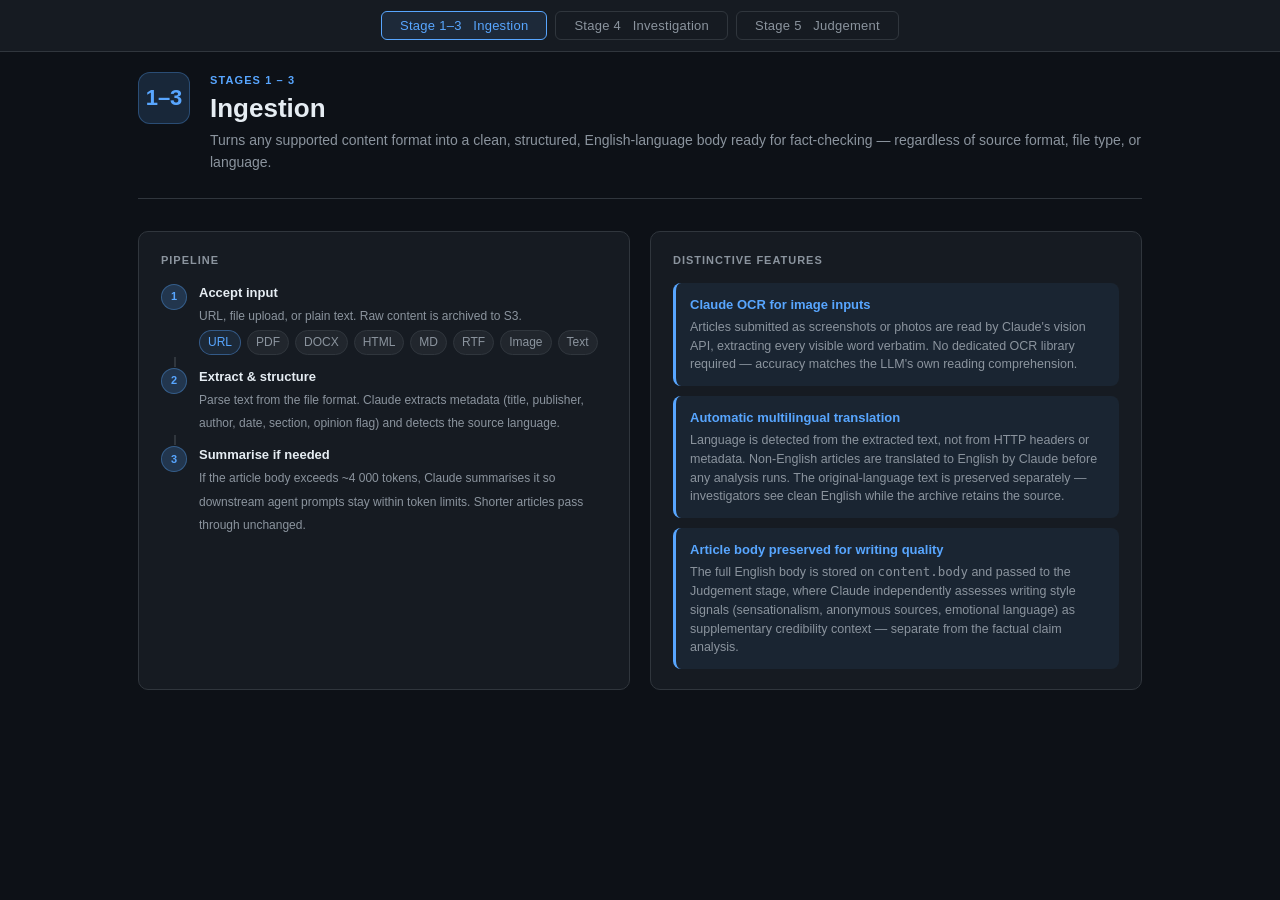
==== slides.html @ 75373635 "docs: add pipeline stage explainer slides (slides.html) Three-slide HTML presentation covering Inges" ====
<!DOCTYPE html>
<html lang="en">
<head>
<meta charset="UTF-8" />
<meta name="viewport" content="width=device-width, initial-scale=1.0" />
<title>FactGuard — Pipeline Stage Explainers</title>
<style>
  *, *::before, *::after { box-sizing: border-box; margin: 0; padding: 0; }

  :root {
    --bg:        #0d1117;
    --surface:   #161b22;
    --border:    #30363d;
    --text:      #e6edf3;
    --muted:     #8b949e;
    --green:     #3fb950;
    --yellow:    #d29922;
    --orange:    #e3722e;
    --blue:      #58a6ff;
    --purple:    #bc8cff;
    --red:       #f85149;

    --ing:       #58a6ff;   /* ingestion  — blue   */
    --inv:       #bc8cff;   /* investigation — purple */
    --jud:       #3fb950;   /* judgement  — green  */
  }

  html, body {
    height: 100%;
    background: var(--bg);
    color: var(--text);
    font-family: -apple-system, BlinkMacSystemFont, "Segoe UI", Helvetica, Arial, sans-serif;
    font-size: 15px;
    line-height: 1.55;
  }

  /* ── Navigation ── */
  nav {
    position: fixed;
    top: 0; left: 0; right: 0;
    height: 52px;
    background: var(--surface);
    border-bottom: 1px solid var(--border);
    display: flex;
    align-items: center;
    justify-content: center;
    gap: 8px;
    z-index: 100;
  }
  .nav-btn {
    padding: 6px 18px;
    border-radius: 6px;
    border: 1px solid var(--border);
    background: transparent;
    color: var(--muted);
    font-size: 13px;
    font-weight: 500;
    cursor: pointer;
    transition: all .15s;
    letter-spacing: .02em;
  }
  .nav-btn:hover { background: #21262d; color: var(--text); }
  .nav-btn.active { color: var(--text); border-color: currentColor; }
  .nav-btn.ing  { --c: var(--ing); }
  .nav-btn.inv  { --c: var(--inv); }
  .nav-btn.jud  { --c: var(--jud); }
  .nav-btn.active { color: var(--c); border-color: var(--c);
                    background: color-mix(in srgb, var(--c) 10%, transparent); }

  /* ── Slides ── */
  .slide { display: none; padding: 72px 48px 48px; max-width: 1100px; margin: 0 auto; }
  .slide.visible { display: block; }

  /* ── Slide header ── */
  .slide-header {
    display: flex;
    align-items: flex-start;
    gap: 20px;
    margin-bottom: 32px;
    padding-bottom: 24px;
    border-bottom: 1px solid var(--border);
  }
  .stage-badge {
    flex-shrink: 0;
    width: 52px; height: 52px;
    border-radius: 12px;
    display: flex;
    align-items: center;
    justify-content: center;
    font-size: 22px;
    font-weight: 700;
    background: color-mix(in srgb, var(--accent) 15%, transparent);
    color: var(--accent);
    border: 1px solid color-mix(in srgb, var(--accent) 30%, transparent);
  }
  .slide-title-block { flex: 1; }
  .slide-stage-label {
    font-size: 11px;
    font-weight: 600;
    letter-spacing: .1em;
    text-transform: uppercase;
    color: var(--accent);
    margin-bottom: 4px;
  }
  .slide-title {
    font-size: 26px;
    font-weight: 700;
    color: var(--text);
    line-height: 1.2;
  }
  .slide-subtitle {
    font-size: 14px;
    color: var(--muted);
    margin-top: 6px;
  }

  /* ── Two-column body ── */
  .slide-body {
    display: grid;
    grid-template-columns: 1fr 1fr;
    gap: 20px;
  }
  @media (max-width: 720px) { .slide-body { grid-template-columns: 1fr; } }

  /* ── Cards ── */
  .card {
    background: var(--surface);
    border: 1px solid var(--border);
    border-radius: 10px;
    padding: 20px 22px;
  }
  .card-title {
    font-size: 11px;
    font-weight: 600;
    letter-spacing: .09em;
    text-transform: uppercase;
    color: var(--muted);
    margin-bottom: 14px;
  }

  /* ── Function list ── */
  .fn-list { list-style: none; display: flex; flex-direction: column; gap: 10px; }
  .fn-item { display: flex; gap: 12px; align-items: flex-start; }
  .fn-icon {
    flex-shrink: 0;
    width: 28px; height: 28px;
    border-radius: 6px;
    display: flex;
    align-items: center;
    justify-content: center;
    background: color-mix(in srgb, var(--accent) 12%, transparent);
    color: var(--accent);
    margin-top: 1px;
  }
  .fn-icon svg { width: 14px; height: 14px; stroke-width: 2; }
  .fn-text strong { color: var(--text); display: block; font-size: 13.5px; font-weight: 600; margin-bottom: 1px; }
  .fn-text span { color: var(--muted); font-size: 12.5px; }

  /* ── Feature pills ── */
  .features { display: flex; flex-direction: column; gap: 10px; }
  .feature {
    border-radius: 8px;
    padding: 12px 14px;
    border-left: 3px solid var(--accent);
    background: color-mix(in srgb, var(--accent) 7%, transparent);
  }
  .feature-title {
    font-size: 13px;
    font-weight: 700;
    color: var(--accent);
    margin-bottom: 3px;
  }
  .feature-desc {
    font-size: 12.5px;
    color: var(--muted);
    line-height: 1.5;
  }

  /* ── Flow diagram ── */
  .flow { display: flex; flex-direction: column; gap: 0; }
  .flow-step {
    display: flex;
    align-items: flex-start;
    gap: 12px;
    position: relative;
  }
  .flow-step + .flow-step::before {
    content: '';
    position: absolute;
    left: 13px;
    top: -10px;
    width: 2px;
    height: 10px;
    background: var(--border);
  }
  .flow-num {
    flex-shrink: 0;
    width: 26px; height: 26px;
    border-radius: 50%;
    display: flex;
    align-items: center;
    justify-content: center;
    font-size: 11px;
    font-weight: 700;
    background: color-mix(in srgb, var(--accent) 20%, transparent);
    color: var(--accent);
    border: 1px solid color-mix(in srgb, var(--accent) 35%, transparent);
    margin-top: 1px;
  }
  .flow-content { flex: 1; padding-bottom: 12px; }
  .flow-content strong { font-size: 13px; font-weight: 600; color: var(--text); display: block; }
  .flow-content span { font-size: 12px; color: var(--muted); }

  /* ── Tag row ── */
  .tag-row { display: flex; flex-wrap: wrap; gap: 6px; margin-top: 4px; }
  .tag {
    font-size: 11px;
    font-weight: 500;
    padding: 2px 8px;
    border-radius: 20px;
    border: 1px solid var(--border);
    color: var(--muted);
    background: #21262d;
  }
  .tag.accent {
    border-color: color-mix(in srgb, var(--accent) 40%, transparent);
    color: var(--accent);
    background: color-mix(in srgb, var(--accent) 10%, transparent);
  }

  /* ── Score bar (judgement) ── */
  .score-row { display: flex; align-items: center; gap: 8px; margin-bottom: 6px; }
  .score-label { width: 90px; font-size: 11.5px; color: var(--muted); flex-shrink: 0; }
  .score-bar-wrap { flex: 1; height: 6px; background: #21262d; border-radius: 3px; overflow: hidden; }
  .score-bar { height: 100%; border-radius: 3px; }
  .score-val { width: 30px; font-size: 11px; color: var(--muted); text-align: right; flex-shrink: 0; }

  /* ── Verdict chips ── */
  .verdict-grid { display: grid; grid-template-columns: 1fr 1fr; gap: 6px; }
  .verdict-chip {
    padding: 7px 10px;
    border-radius: 6px;
    font-size: 11.5px;
    font-weight: 600;
    display: flex;
    align-items: center;
    gap: 6px;
  }
  .verdict-chip .dot { width: 7px; height: 7px; border-radius: 50%; flex-shrink: 0; }
  .v-true        { background: rgba(63,185,80,.12); color: #3fb950; }
  .v-mostly-true { background: rgba(63,185,80,.08); color: #85d996; }
  .v-misleading  { background: rgba(210,153,34,.12); color: #d29922; }
  .v-inconclusive{ background: rgba(139,148,158,.12); color: #8b949e; }
  .v-unverified  { background: rgba(188,140,255,.12); color: #bc8cff; }
  .v-mostly-false{ background: rgba(227,114,46,.12); color: #e3722e; }
  .v-false       { background: rgba(248,81,73,.12); color: #f85149; }

  /* ── Formula box ── */
  .formula {
    font-family: "SFMono-Regular", Consolas, "Liberation Mono", Menlo, monospace;
    font-size: 12px;
    background: #0d1117;
    border: 1px solid var(--border);
    border-radius: 6px;
    padding: 12px 14px;
    color: var(--muted);
    line-height: 1.7;
    margin-top: 10px;
  }
  .formula .hi { color: var(--accent); }
  .formula .op { color: var(--yellow); }

  /* ── Two-row grid for slide 2 ── */
  .slide-body-2x2 {
    display: grid;
    grid-template-columns: 1fr 1fr;
    grid-template-rows: auto auto;
    gap: 20px;
  }
  .span2 { grid-column: 1 / -1; }
</style>
</head>
<body>

<!-- Navigation -->
<nav>
  <button class="nav-btn ing active" onclick="show('ing')">Stage 1–3 &nbsp; Ingestion</button>
  <button class="nav-btn inv" onclick="show('inv')">Stage 4 &nbsp; Investigation</button>
  <button class="nav-btn jud" onclick="show('jud')">Stage 5 &nbsp; Judgement</button>
</nav>

<!-- ══════════════════════════════════════════════════════════
     SLIDE 1 — INGESTION
═══════════════════════════════════════════════════════════ -->
<div id="slide-ing" class="slide visible" style="--accent: var(--ing)">

  <div class="slide-header">
    <div class="stage-badge">1–3</div>
    <div class="slide-title-block">
      <div class="slide-stage-label">Stages 1 – 3</div>
      <div class="slide-title">Ingestion</div>
      <div class="slide-subtitle">
        Turns any supported content format into a clean, structured, English-language body
        ready for fact-checking — regardless of source format, file type, or language.
      </div>
    </div>
  </div>

  <div class="slide-body">

    <!-- Left: pipeline flow -->
    <div class="card">
      <div class="card-title">Pipeline</div>
      <div class="flow">
        <div class="flow-step">
          <div class="flow-num">1</div>
          <div class="flow-content">
            <strong>Accept input</strong>
            <span>URL, file upload, or plain text. Raw content is archived to S3.</span>
            <div class="tag-row">
              <span class="tag accent">URL</span><span class="tag">PDF</span>
              <span class="tag">DOCX</span><span class="tag">HTML</span>
              <span class="tag">MD</span><span class="tag">RTF</span>
              <span class="tag">Image</span><span class="tag">Text</span>
            </div>
          </div>
        </div>
        <div class="flow-step">
          <div class="flow-num">2</div>
          <div class="flow-content">
            <strong>Extract &amp; structure</strong>
            <span>Parse text from the file format. Claude extracts metadata (title, publisher, author, date, section, opinion flag) and detects the source language.</span>
          </div>
        </div>
        <div class="flow-step">
          <div class="flow-num">3</div>
          <div class="flow-content">
            <strong>Summarise if needed</strong>
            <span>If the article body exceeds ~4 000 tokens, Claude summarises it so downstream agent prompts stay within token limits. Shorter articles pass through unchanged.</span>
          </div>
        </div>
      </div>
    </div>

    <!-- Right: distinctive features -->
    <div class="card">
      <div class="card-title">Distinctive features</div>
      <div class="features">

        <div class="feature">
          <div class="feature-title">Claude OCR for image inputs</div>
          <div class="feature-desc">
            Articles submitted as screenshots or photos are read by Claude's vision API,
            extracting every visible word verbatim. No dedicated OCR library required —
            accuracy matches the LLM's own reading comprehension.
          </div>
        </div>

        <div class="feature">
          <div class="feature-title">Automatic multilingual translation</div>
          <div class="feature-desc">
            Language is detected from the extracted text, not from HTTP headers or metadata.
            Non-English articles are translated to English by Claude before any analysis runs.
            The original-language text is preserved separately — investigators see clean English
            while the archive retains the source.
          </div>
        </div>

        <div class="feature">
          <div class="feature-title">Article body preserved for writing quality</div>
          <div class="feature-desc">
            The full English body is stored on <code>content.body</code> and passed to the
            Judgement stage, where Claude independently assesses writing style signals
            (sensationalism, anonymous sources, emotional language) as supplementary
            credibility context — separate from the factual claim analysis.
          </div>
        </div>

      </div>
    </div>

  </div>
</div>


<!-- ══════════════════════════════════════════════════════════
     SLIDE 2 — INVESTIGATION
═══════════════════════════════════════════════════════════ -->
<div id="slide-inv" class="slide" style="--accent: var(--inv)">

  <div class="slide-header">
    <div class="stage-badge">4</div>
    <div class="slide-title-block">
      <div class="slide-stage-label">Stage 4</div>
      <div class="slide-title">Investigation</div>
      <div class="slide-subtitle">
        Four specialised agents run in parallel to find and classify evidence for every
        claim — prioritising original data over second-hand mentions, and catching
        AI-generated content before it reaches the scorer.
      </div>
    </div>
  </div>

  <div class="slide-body-2x2">

    <!-- Top-left: agents -->
    <div class="card">
      <div class="card-title">Parallel agents</div>
      <div class="fn-list">
        <div class="fn-item">
          <div class="fn-icon">
            <svg viewBox="0 0 24 24" fill="none" stroke="currentColor"><circle cx="11" cy="11" r="8"/><path d="m21 21-4.35-4.35"/></svg>
          </div>
          <div class="fn-text">
            <strong>Search agent</strong>
            <span>Tavily search per claim; chases citations to primary sources; extracts full text from HTML, PDF, CSV, and Excel URLs.</span>
          </div>
        </div>
        <div class="fn-item">
          <div class="fn-icon">
            <svg viewBox="0 0 24 24" fill="none" stroke="currentColor"><path d="M12 2a10 10 0 1 0 0 20A10 10 0 0 0 12 2z"/><path d="M12 8v4l3 3"/></svg>
          </div>
          <div class="fn-text">
            <strong>Fakeness agent</strong>
            <span>GPTZero API scores the article's likelihood of being AI-generated (0–100). Scores above 60 trigger a credibility penalty in Judgement.</span>
          </div>
        </div>
        <div class="fn-item">
          <div class="fn-icon">
            <svg viewBox="0 0 24 24" fill="none" stroke="currentColor"><polyline points="22 12 18 12 15 21 9 3 6 12 2 12"/></svg>
          </div>
          <div class="fn-text">
            <strong>Statistics agent</strong>
            <span>Extracts cited figures and checks them against authoritative data sources to flag numbers that appear inaccurate or out of context.</span>
          </div>
        </div>
        <div class="fn-item">
          <div class="fn-icon">
            <svg viewBox="0 0 24 24" fill="none" stroke="currentColor"><path d="M20 21v-2a4 4 0 0 0-4-4H8a4 4 0 0 0-4 4v2"/><circle cx="12" cy="7" r="4"/></svg>
          </div>
          <div class="fn-text">
            <strong>Source checker</strong>
            <span>Researches the publisher's and author's track record. Produces a 0–100 credibility score, political bias label, and known-issue list.</span>
          </div>
        </div>
      </div>
    </div>

    <!-- Top-right: citation chasing -->
    <div class="card">
      <div class="card-title">Citation-chasing evidence tiers</div>
      <div class="features">
        <div class="feature">
          <div class="feature-title">Primary — kept as strong evidence</div>
          <div class="feature-desc">Source provides its own original data, analysis, or official statement. Weight multiplier: <strong style="color:var(--accent)">1.2×</strong></div>
        </div>
        <div class="feature">
          <div class="feature-title">Secondary with citation — followed</div>
          <div class="feature-desc">Source relays a claim and links to a specific URL. The agent follows the link and reclassifies the target — up to <strong style="color:var(--accent)">MAX_HOP_DEPTH = 2</strong> hops. Weight multiplier: <strong style="color:var(--accent)">0.8×</strong>, with an additional <strong style="color:var(--accent)">0.9× decay per hop</strong>.</div>
        </div>
        <div class="feature">
          <div class="feature-title">Mention-only — discarded</div>
          <div class="feature-desc">Source references a claim without any citation trail. Carrying no traceable evidence, it is dropped entirely rather than contributing noise.</div>
        </div>
      </div>
    </div>

    <!-- Bottom: full-width distinctive features -->
    <div class="card span2">
      <div class="card-title">Distinctive features</div>
      <div style="display:grid;grid-template-columns:1fr 1fr 1fr;gap:14px">

        <div class="feature">
          <div class="feature-title">Binary file extraction</div>
          <div class="feature-desc">
            PDF, CSV, and Excel URLs are detected by path extension and downloaded via
            <code>httpx</code>, then parsed with <code>pypdf</code> / stdlib <code>csv</code>
            / <code>openpyxl</code>. Statistical reports and government data sheets are
            readable as evidence — not just HTML pages.
          </div>
        </div>

        <div class="feature">
          <div class="feature-title">Deduplication + retry</div>
          <div class="feature-desc">
            Sources are fingerprinted by the first 300 characters of extracted text to
            catch syndicated copies. If unique sources fall below
            <code>MIN_SOURCES_PER_CLAIM</code>, Claude generates a rephrased query and
            retries Tavily up to <code>MAX_SEARCH_RETRIES</code> times — maximising
            evidence coverage per claim.
          </div>
        </div>

        <div class="feature">
          <div class="feature-title">Source independence tracking</div>
          <div class="feature-desc">
            Each source is flagged <code>is_independent</code> when it is editorially
            independent of the original publisher. Non-independent corroboration
            (e.g. the same outlet's sister publication) is surfaced in the evidence
            trail, preventing self-referential validation from inflating the score.
          </div>
        </div>

      </div>
    </div>

  </div>
</div>


<!-- ══════════════════════════════════════════════════════════
     SLIDE 3 — JUDGEMENT
═══════════════════════════════════════════════════════════ -->
<div id="slide-jud" class="slide" style="--accent: var(--jud)">

  <div class="slide-header">
    <div class="stage-badge">5</div>
    <div class="slide-title-block">
      <div class="slide-stage-label">Stage 5</div>
      <div class="slide-title">Judgement</div>
      <div class="slide-subtitle">
        Aggregates all evidence into a weighted, multi-factor credibility score —
        distinguishing between claims with conflicting evidence and claims with no evidence,
        and surfacing structural signals that a simple score cannot capture.
      </div>
    </div>
  </div>

  <div class="slide-body">

    <!-- Left: scoring chain -->
    <div class="card">
      <div class="card-title">Scoring chain (per claim)</div>
      <div class="flow">
        <div class="flow-step">
          <div class="flow-num">1</div>
          <div class="flow-content">
            <strong>Evidence extraction</strong>
            <span>Claude selects the most relevant verbatim snippet from each source and determines whether it supports or contradicts the claim.</span>
          </div>
        </div>
        <div class="flow-step">
          <div class="flow-num">2</div>
          <div class="flow-content">
            <strong>Weighted source scoring</strong>
            <span>Each relevant source contributes a signed value:</span>
            <div class="formula">
base_weight <span class="op">×</span> direction <span class="op">×</span> <span class="hi">quality_multiplier</span> <span class="op">×</span> <span class="hi">hop_decay</span>
            </div>
          </div>
        </div>
        <div class="flow-step">
          <div class="flow-num">3</div>
          <div class="flow-content">
            <strong>Net confidence multiplier</strong>
            <span>Adjusts the normalised score by how many independent sources agree vs. disagree — from 0.6× (contradicting majority) to 1.4× (5+ corroborating).</span>
          </div>
        </div>
        <div class="flow-step">
          <div class="flow-num">4</div>
          <div class="flow-content">
            <strong>Final blend</strong>
            <span>Claim scores are averaged, then blended with publisher credibility and penalised if AI-generated content is detected.</span>
            <div class="formula">
<span class="hi">claims</span> <span class="op">× 0.7</span>  <span class="op">+</span>  <span class="hi">publisher</span> <span class="op">× 0.3</span>
<span class="op">[× 0.8</span>  if fakeness_score <span class="op">&gt;</span> 60<span class="op">]</span>
            </div>
          </div>
        </div>
      </div>
    </div>

    <!-- Right: distinctive features -->
    <div class="card">
      <div class="card-title">Distinctive features</div>
      <div class="features">

        <div class="feature">
          <div class="feature-title">Inconclusive vs. Unverified — semantically distinct</div>
          <div class="feature-desc">
            Most systems collapse these into one label. FactGuard separates them:
            <em style="color:var(--text)">Inconclusive</em> means sources were found but their
            evidence is balanced or conflicting (score 45–59). <em style="color:var(--text)">
            Unverified</em> means no usable evidence was found at all
            (<code>max_possible_sum = 0</code>, score forced to neutral 50). The reader
            knows whether the system looked and was uncertain, or simply could not look.
          </div>
        </div>

        <div class="feature">
          <div class="feature-title">Government-source-only flag + boost</div>
          <div class="feature-desc">
            When all corroborating sources for a claim are government-owned, a 1.1×
            credibility boost is applied (official sources carry authority), but
            <code>government_source_only_flag</code> is also surfaced in the UI — prompting
            the reader to seek independent verification where official sources may have a
            conflict of interest.
          </div>
        </div>

        <div class="feature">
          <div class="feature-title">Conflict detection</div>
          <div class="feature-desc">
            When the evidence-based claim score and the publisher credibility score diverge
            by 40+ points, <code>is_conflicted = true</code> is set and a note is written
            into the summary. This catches the two hardest cases: a known-bad outlet
            publishing genuinely accurate claims, and a credible outlet running a
            poorly-evidenced story.
          </div>
        </div>

      </div>

      <!-- Verdict chips -->
      <div style="margin-top:18px">
        <div class="card-title">Claim verdict scale</div>
        <div class="verdict-grid">
          <div class="verdict-chip v-true"><span class="dot" style="background:#3fb950"></span>True &nbsp;<small style="font-weight:400;opacity:.7">80–100</small></div>
          <div class="verdict-chip v-mostly-true"><span class="dot" style="background:#85d996"></span>Mostly True &nbsp;<small style="font-weight:400;opacity:.7">60–79</small></div>
          <div class="verdict-chip v-misleading"><span class="dot" style="background:#d29922"></span>Misleading &nbsp;<small style="font-weight:400;opacity:.7">30–44</small></div>
          <div class="verdict-chip v-inconclusive"><span class="dot" style="background:#8b949e"></span>Inconclusive &nbsp;<small style="font-weight:400;opacity:.7">45–59</small></div>
          <div class="verdict-chip v-unverified"><span class="dot" style="background:#bc8cff"></span>Unverified &nbsp;<small style="font-weight:400;opacity:.7">no evidence</small></div>
          <div class="verdict-chip v-mostly-false"><span class="dot" style="background:#e3722e"></span>Mostly False &nbsp;<small style="font-weight:400;opacity:.7">15–29</small></div>
          <div class="verdict-chip v-false"><span class="dot" style="background:#f85149"></span>False &nbsp;<small style="font-weight:400;opacity:.7">0–14</small></div>
        </div>
      </div>

    </div>

  </div>
</div>

<script>
  function show(id) {
    document.querySelectorAll('.slide').forEach(s => s.classList.remove('visible'));
    document.querySelectorAll('.nav-btn').forEach(b => b.classList.remove('active'));
    document.getElementById('slide-' + id).classList.add('visible');
    document.querySelector('.nav-btn.' + id).classList.add('active');
  }
</script>
</body>
</html>
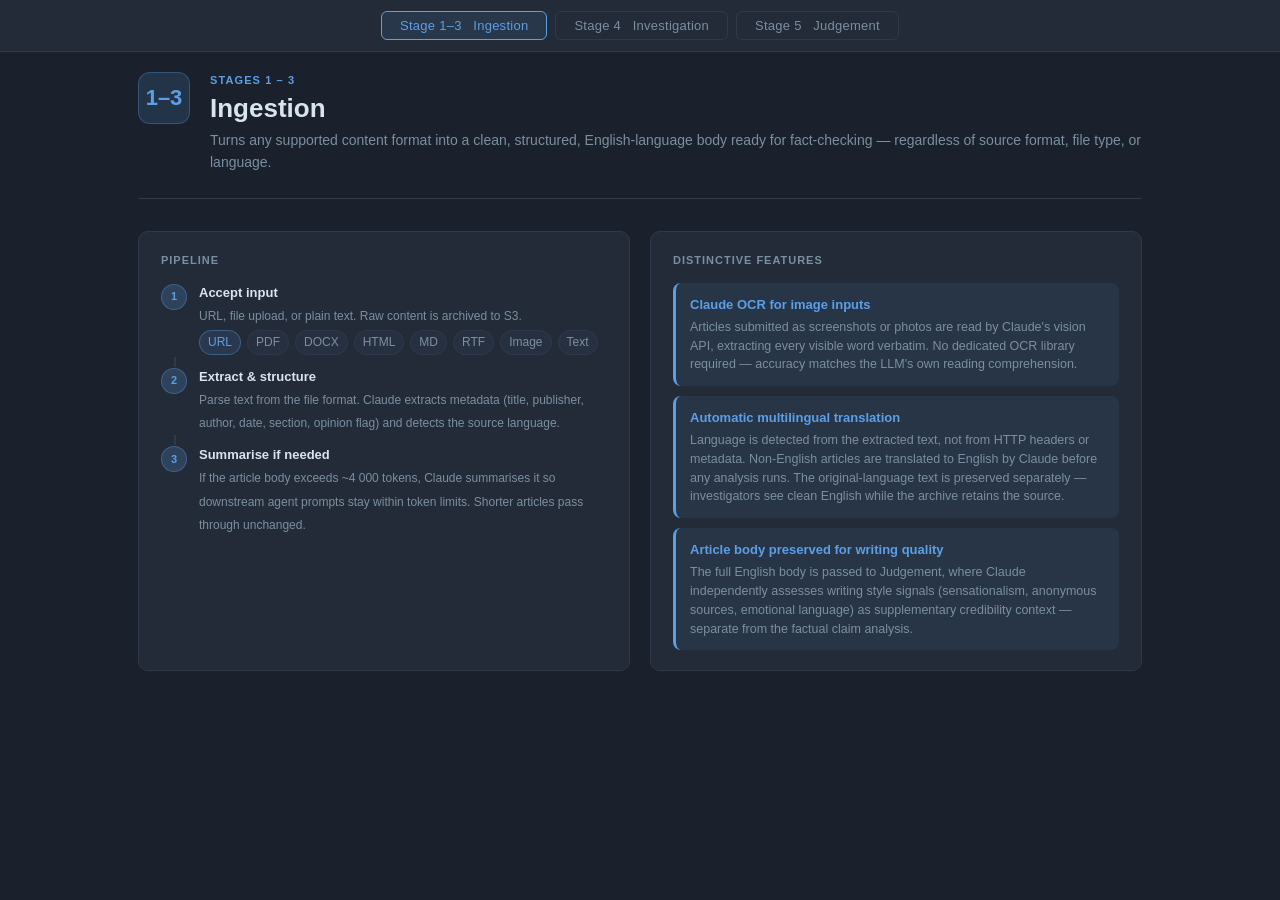
==== commit 17e93396: "docs: restyle slides — new colour palette, simplified stage 4 and 5 layouts - Background #1B212C, su" ====
--- a/slides.html
+++ b/slides.html
@@ -8,25 +8,20 @@
   *, *::before, *::after { box-sizing: border-box; margin: 0; padding: 0; }
 
   :root {
-    --bg:        #0d1117;
-    --surface:   #161b22;
-    --border:    #30363d;
-    --text:      #e6edf3;
-    --muted:     #8b949e;
-    --green:     #3fb950;
-    --yellow:    #d29922;
-    --orange:    #e3722e;
-    --blue:      #58a6ff;
-    --purple:    #bc8cff;
-    --red:       #f85149;
-
-    --ing:       #58a6ff;   /* ingestion  — blue   */
-    --inv:       #bc8cff;   /* investigation — purple */
-    --jud:       #3fb950;   /* judgement  — green  */
+    --bg:      #1B212C;
+    --surface: #232B38;
+    --border:  #2E3A4A;
+    --text:    #D8E4EF;
+    --muted:   #7A8FA0;
+
+    --ing:     #5B9FE8;   /* light blue  — variant of #0145AC */
+    --inv:     #82C7A5;   /* sage green  — #82C7A5            */
+    --jud:     #3A7BC8;   /* mid blue    — variant of #0145AC */
+
+    --amber:   #C49A4A;
   }
 
   html, body {
-    height: 100%;
     background: var(--bg);
     color: var(--text);
     font-family: -apple-system, BlinkMacSystemFont, "Segoe UI", Helvetica, Arial, sans-serif;
@@ -59,13 +54,15 @@
     transition: all .15s;
     letter-spacing: .02em;
   }
-  .nav-btn:hover { background: #21262d; color: var(--text); }
-  .nav-btn.active { color: var(--text); border-color: currentColor; }
-  .nav-btn.ing  { --c: var(--ing); }
-  .nav-btn.inv  { --c: var(--inv); }
-  .nav-btn.jud  { --c: var(--jud); }
-  .nav-btn.active { color: var(--c); border-color: var(--c);
-                    background: color-mix(in srgb, var(--c) 10%, transparent); }
+  .nav-btn:hover { background: #273040; color: var(--text); }
+  .nav-btn.ing { --c: var(--ing); }
+  .nav-btn.inv { --c: var(--inv); }
+  .nav-btn.jud { --c: var(--jud); }
+  .nav-btn.active {
+    color: var(--c);
+    border-color: var(--c);
+    background: color-mix(in srgb, var(--c) 10%, transparent);
+  }
 
   /* ── Slides ── */
   .slide { display: none; padding: 72px 48px 48px; max-width: 1100px; margin: 0 auto; }
@@ -148,7 +145,7 @@
     display: flex;
     align-items: center;
     justify-content: center;
-    background: color-mix(in srgb, var(--accent) 12%, transparent);
+    background: color-mix(in srgb, var(--accent) 14%, transparent);
     color: var(--accent);
     margin-top: 1px;
   }
@@ -162,7 +159,7 @@
     border-radius: 8px;
     padding: 12px 14px;
     border-left: 3px solid var(--accent);
-    background: color-mix(in srgb, var(--accent) 7%, transparent);
+    background: color-mix(in srgb, var(--accent) 8%, transparent);
   }
   .feature-title {
     font-size: 13px;
@@ -187,10 +184,8 @@
   .flow-step + .flow-step::before {
     content: '';
     position: absolute;
-    left: 13px;
-    top: -10px;
-    width: 2px;
-    height: 10px;
+    left: 13px; top: -10px;
+    width: 2px; height: 10px;
     background: var(--border);
   }
   .flow-num {
@@ -220,20 +215,13 @@
     border-radius: 20px;
     border: 1px solid var(--border);
     color: var(--muted);
-    background: #21262d;
+    background: #273040;
   }
   .tag.accent {
     border-color: color-mix(in srgb, var(--accent) 40%, transparent);
     color: var(--accent);
-    background: color-mix(in srgb, var(--accent) 10%, transparent);
-  }
-
-  /* ── Score bar (judgement) ── */
-  .score-row { display: flex; align-items: center; gap: 8px; margin-bottom: 6px; }
-  .score-label { width: 90px; font-size: 11.5px; color: var(--muted); flex-shrink: 0; }
-  .score-bar-wrap { flex: 1; height: 6px; background: #21262d; border-radius: 3px; overflow: hidden; }
-  .score-bar { height: 100%; border-radius: 3px; }
-  .score-val { width: 30px; font-size: 11px; color: var(--muted); text-align: right; flex-shrink: 0; }
+    background: color-mix(in srgb, var(--accent) 12%, transparent);
+  }
 
   /* ── Verdict chips ── */
   .verdict-grid { display: grid; grid-template-columns: 1fr 1fr; gap: 6px; }
@@ -247,37 +235,28 @@
     gap: 6px;
   }
   .verdict-chip .dot { width: 7px; height: 7px; border-radius: 50%; flex-shrink: 0; }
-  .v-true        { background: rgba(63,185,80,.12); color: #3fb950; }
-  .v-mostly-true { background: rgba(63,185,80,.08); color: #85d996; }
-  .v-misleading  { background: rgba(210,153,34,.12); color: #d29922; }
-  .v-inconclusive{ background: rgba(139,148,158,.12); color: #8b949e; }
-  .v-unverified  { background: rgba(188,140,255,.12); color: #bc8cff; }
-  .v-mostly-false{ background: rgba(227,114,46,.12); color: #e3722e; }
-  .v-false       { background: rgba(248,81,73,.12); color: #f85149; }
+  .v-true         { background: rgba(130,199,165,.13); color: #82C7A5; }
+  .v-mostly-true  { background: rgba(165,212,188,.10); color: #A5D4BC; }
+  .v-misleading   { background: rgba(196,154, 74,.13); color: #C49A4A; }
+  .v-inconclusive { background: rgba(122,143,160,.12); color: #7A8FA0; }
+  .v-unverified   { background: rgba( 91,159,232,.12); color: #5B9FE8; }
+  .v-mostly-false { background: rgba(196,122, 80,.13); color: #C47A50; }
+  .v-false        { background: rgba(196, 85, 80,.13); color: #C45550; }
 
   /* ── Formula box ── */
   .formula {
     font-family: "SFMono-Regular", Consolas, "Liberation Mono", Menlo, monospace;
     font-size: 12px;
-    background: #0d1117;
+    background: #141B25;
     border: 1px solid var(--border);
     border-radius: 6px;
-    padding: 12px 14px;
+    padding: 10px 14px;
     color: var(--muted);
     line-height: 1.7;
-    margin-top: 10px;
+    margin-top: 8px;
   }
   .formula .hi { color: var(--accent); }
-  .formula .op { color: var(--yellow); }
-
-  /* ── Two-row grid for slide 2 ── */
-  .slide-body-2x2 {
-    display: grid;
-    grid-template-columns: 1fr 1fr;
-    grid-template-rows: auto auto;
-    gap: 20px;
-  }
-  .span2 { grid-column: 1 / -1; }
+  .formula .op { color: var(--amber); }
 </style>
 </head>
 <body>
@@ -288,6 +267,7 @@
   <button class="nav-btn inv" onclick="show('inv')">Stage 4 &nbsp; Investigation</button>
   <button class="nav-btn jud" onclick="show('jud')">Stage 5 &nbsp; Judgement</button>
 </nav>
+
 
 <!-- ══════════════════════════════════════════════════════════
      SLIDE 1 — INGESTION
@@ -369,10 +349,9 @@
         <div class="feature">
           <div class="feature-title">Article body preserved for writing quality</div>
           <div class="feature-desc">
-            The full English body is stored on <code>content.body</code> and passed to the
-            Judgement stage, where Claude independently assesses writing style signals
-            (sensationalism, anonymous sources, emotional language) as supplementary
-            credibility context — separate from the factual claim analysis.
+            The full English body is passed to Judgement, where Claude independently assesses
+            writing style signals (sensationalism, anonymous sources, emotional language) as
+            supplementary credibility context — separate from the factual claim analysis.
           </div>
         </div>
 
@@ -401,9 +380,9 @@
     </div>
   </div>
 
-  <div class="slide-body-2x2">
-
-    <!-- Top-left: agents -->
+  <div class="slide-body">
+
+    <!-- Left: parallel agents -->
     <div class="card">
       <div class="card-title">Parallel agents</div>
       <div class="fn-list">
@@ -431,7 +410,7 @@
           </div>
           <div class="fn-text">
             <strong>Statistics agent</strong>
-            <span>Extracts cited figures and checks them against authoritative data sources to flag numbers that appear inaccurate or out of context.</span>
+            <span>Extracts cited figures and checks them against authoritative data sources to flag numbers that are inaccurate or out of context.</span>
           </div>
         </div>
         <div class="fn-item">
@@ -440,64 +419,41 @@
           </div>
           <div class="fn-text">
             <strong>Source checker</strong>
-            <span>Researches the publisher's and author's track record. Produces a 0–100 credibility score, political bias label, and known-issue list.</span>
-          </div>
-        </div>
-      </div>
-    </div>
-
-    <!-- Top-right: citation chasing -->
+            <span>Researches the publisher's track record. Produces a 0–100 credibility score, political bias label, and known-issue list.</span>
+          </div>
+        </div>
+      </div>
+    </div>
+
+    <!-- Right: distinctive features -->
     <div class="card">
-      <div class="card-title">Citation-chasing evidence tiers</div>
+      <div class="card-title">Distinctive features</div>
       <div class="features">
-        <div class="feature">
-          <div class="feature-title">Primary — kept as strong evidence</div>
-          <div class="feature-desc">Source provides its own original data, analysis, or official statement. Weight multiplier: <strong style="color:var(--accent)">1.2×</strong></div>
-        </div>
-        <div class="feature">
-          <div class="feature-title">Secondary with citation — followed</div>
-          <div class="feature-desc">Source relays a claim and links to a specific URL. The agent follows the link and reclassifies the target — up to <strong style="color:var(--accent)">MAX_HOP_DEPTH = 2</strong> hops. Weight multiplier: <strong style="color:var(--accent)">0.8×</strong>, with an additional <strong style="color:var(--accent)">0.9× decay per hop</strong>.</div>
-        </div>
-        <div class="feature">
-          <div class="feature-title">Mention-only — discarded</div>
-          <div class="feature-desc">Source references a claim without any citation trail. Carrying no traceable evidence, it is dropped entirely rather than contributing noise.</div>
-        </div>
-      </div>
-    </div>
-
-    <!-- Bottom: full-width distinctive features -->
-    <div class="card span2">
-      <div class="card-title">Distinctive features</div>
-      <div style="display:grid;grid-template-columns:1fr 1fr 1fr;gap:14px">
+
+        <div class="feature">
+          <div class="feature-title">Citation chasing to primary sources</div>
+          <div class="feature-desc">
+            Each Tavily result is classified into a tier. <strong style="color:var(--text)">Primary</strong> sources (own data or official statement, 1.2× weight) are kept.
+            <strong style="color:var(--text)">Secondary</strong> sources that cite a URL are followed up to 2 hops (0.8× × 0.9 per hop).
+            <strong style="color:var(--text)">Mention-only</strong> sources with no citation trail are discarded — preventing noise from inflating the score.
+          </div>
+        </div>
 
         <div class="feature">
           <div class="feature-title">Binary file extraction</div>
           <div class="feature-desc">
-            PDF, CSV, and Excel URLs are detected by path extension and downloaded via
-            <code>httpx</code>, then parsed with <code>pypdf</code> / stdlib <code>csv</code>
-            / <code>openpyxl</code>. Statistical reports and government data sheets are
-            readable as evidence — not just HTML pages.
-          </div>
-        </div>
-
-        <div class="feature">
-          <div class="feature-title">Deduplication + retry</div>
-          <div class="feature-desc">
-            Sources are fingerprinted by the first 300 characters of extracted text to
-            catch syndicated copies. If unique sources fall below
-            <code>MIN_SOURCES_PER_CLAIM</code>, Claude generates a rephrased query and
-            retries Tavily up to <code>MAX_SEARCH_RETRIES</code> times — maximising
-            evidence coverage per claim.
-          </div>
-        </div>
-
-        <div class="feature">
-          <div class="feature-title">Source independence tracking</div>
-          <div class="feature-desc">
-            Each source is flagged <code>is_independent</code> when it is editorially
-            independent of the original publisher. Non-independent corroboration
-            (e.g. the same outlet's sister publication) is surfaced in the evidence
-            trail, preventing self-referential validation from inflating the score.
+            PDF, CSV, and Excel source URLs are downloaded directly via <code>httpx</code>
+            and parsed before classification. Statistical reports and government data sheets
+            become readable evidence — not just HTML pages.
+          </div>
+        </div>
+
+        <div class="feature">
+          <div class="feature-title">Deduplication + smart retry</div>
+          <div class="feature-desc">
+            Sources are fingerprinted to discard syndicated copies. If unique sources fall
+            below the minimum, Claude generates a rephrased query and retries Tavily — maximising
+            independent evidence coverage per claim.
           </div>
         </div>
 
@@ -530,7 +486,7 @@
 
     <!-- Left: scoring chain -->
     <div class="card">
-      <div class="card-title">Scoring chain (per claim)</div>
+      <div class="card-title">Scoring chain</div>
       <div class="flow">
         <div class="flow-step">
           <div class="flow-num">1</div>
@@ -543,26 +499,19 @@
           <div class="flow-num">2</div>
           <div class="flow-content">
             <strong>Weighted source scoring</strong>
-            <span>Each relevant source contributes a signed value:</span>
+            <span>Each relevant source contributes a signed, quality-adjusted value. The net count of supporting vs. contradicting sources applies a confidence multiplier (0.6× to 1.4×).</span>
             <div class="formula">
-base_weight <span class="op">×</span> direction <span class="op">×</span> <span class="hi">quality_multiplier</span> <span class="op">×</span> <span class="hi">hop_decay</span>
+base_weight <span class="op">×</span> direction <span class="op">×</span> <span class="hi">quality</span> <span class="op">×</span> <span class="hi">hop_decay</span> <span class="op">×</span> <span class="hi">net_multiplier</span>
             </div>
           </div>
         </div>
         <div class="flow-step">
           <div class="flow-num">3</div>
           <div class="flow-content">
-            <strong>Net confidence multiplier</strong>
-            <span>Adjusts the normalised score by how many independent sources agree vs. disagree — from 0.6× (contradicting majority) to 1.4× (5+ corroborating).</span>
-          </div>
-        </div>
-        <div class="flow-step">
-          <div class="flow-num">4</div>
-          <div class="flow-content">
             <strong>Final blend</strong>
-            <span>Claim scores are averaged, then blended with publisher credibility and penalised if AI-generated content is detected.</span>
+            <span>Claim scores are averaged, blended with publisher credibility (70/30), and penalised if AI-generated content is detected.</span>
             <div class="formula">
-<span class="hi">claims</span> <span class="op">× 0.7</span>  <span class="op">+</span>  <span class="hi">publisher</span> <span class="op">× 0.3</span>
+<span class="hi">claims</span> <span class="op">× 0.7  +</span>  <span class="hi">publisher</span> <span class="op">× 0.3</span>
 <span class="op">[× 0.8</span>  if fakeness_score <span class="op">&gt;</span> 60<span class="op">]</span>
             </div>
           </div>
@@ -579,11 +528,9 @@
           <div class="feature-title">Inconclusive vs. Unverified — semantically distinct</div>
           <div class="feature-desc">
             Most systems collapse these into one label. FactGuard separates them:
-            <em style="color:var(--text)">Inconclusive</em> means sources were found but their
-            evidence is balanced or conflicting (score 45–59). <em style="color:var(--text)">
-            Unverified</em> means no usable evidence was found at all
-            (<code>max_possible_sum = 0</code>, score forced to neutral 50). The reader
-            knows whether the system looked and was uncertain, or simply could not look.
+            <em style="color:var(--text)">Inconclusive</em> — sources found but evidence is balanced or conflicting (score 45–59).
+            <em style="color:var(--text)">Unverified</em> — no usable evidence found at all (score forced to neutral 50).
+            The reader knows whether the system looked and was uncertain, or simply could not look.
           </div>
         </div>
 
@@ -591,40 +538,22 @@
           <div class="feature-title">Government-source-only flag + boost</div>
           <div class="feature-desc">
             When all corroborating sources for a claim are government-owned, a 1.1×
-            credibility boost is applied (official sources carry authority), but
-            <code>government_source_only_flag</code> is also surfaced in the UI — prompting
-            the reader to seek independent verification where official sources may have a
-            conflict of interest.
+            credibility boost is applied — but <code>government_source_only_flag</code> is
+            also surfaced in the UI, prompting the reader to seek independent verification
+            where official sources may have a conflict of interest.
           </div>
         </div>
 
         <div class="feature">
           <div class="feature-title">Conflict detection</div>
           <div class="feature-desc">
-            When the evidence-based claim score and the publisher credibility score diverge
-            by 40+ points, <code>is_conflicted = true</code> is set and a note is written
-            into the summary. This catches the two hardest cases: a known-bad outlet
-            publishing genuinely accurate claims, and a credible outlet running a
-            poorly-evidenced story.
-          </div>
-        </div>
-
-      </div>
-
-      <!-- Verdict chips -->
-      <div style="margin-top:18px">
-        <div class="card-title">Claim verdict scale</div>
-        <div class="verdict-grid">
-          <div class="verdict-chip v-true"><span class="dot" style="background:#3fb950"></span>True &nbsp;<small style="font-weight:400;opacity:.7">80–100</small></div>
-          <div class="verdict-chip v-mostly-true"><span class="dot" style="background:#85d996"></span>Mostly True &nbsp;<small style="font-weight:400;opacity:.7">60–79</small></div>
-          <div class="verdict-chip v-misleading"><span class="dot" style="background:#d29922"></span>Misleading &nbsp;<small style="font-weight:400;opacity:.7">30–44</small></div>
-          <div class="verdict-chip v-inconclusive"><span class="dot" style="background:#8b949e"></span>Inconclusive &nbsp;<small style="font-weight:400;opacity:.7">45–59</small></div>
-          <div class="verdict-chip v-unverified"><span class="dot" style="background:#bc8cff"></span>Unverified &nbsp;<small style="font-weight:400;opacity:.7">no evidence</small></div>
-          <div class="verdict-chip v-mostly-false"><span class="dot" style="background:#e3722e"></span>Mostly False &nbsp;<small style="font-weight:400;opacity:.7">15–29</small></div>
-          <div class="verdict-chip v-false"><span class="dot" style="background:#f85149"></span>False &nbsp;<small style="font-weight:400;opacity:.7">0–14</small></div>
-        </div>
-      </div>
-
+            When claim evidence score and publisher credibility score diverge by 40+ points,
+            <code>is_conflicted = true</code> is flagged. This catches a known-bad outlet
+            publishing accurate claims, or a credible outlet running a poorly-evidenced story.
+          </div>
+        </div>
+
+      </div>
     </div>
 
   </div>
